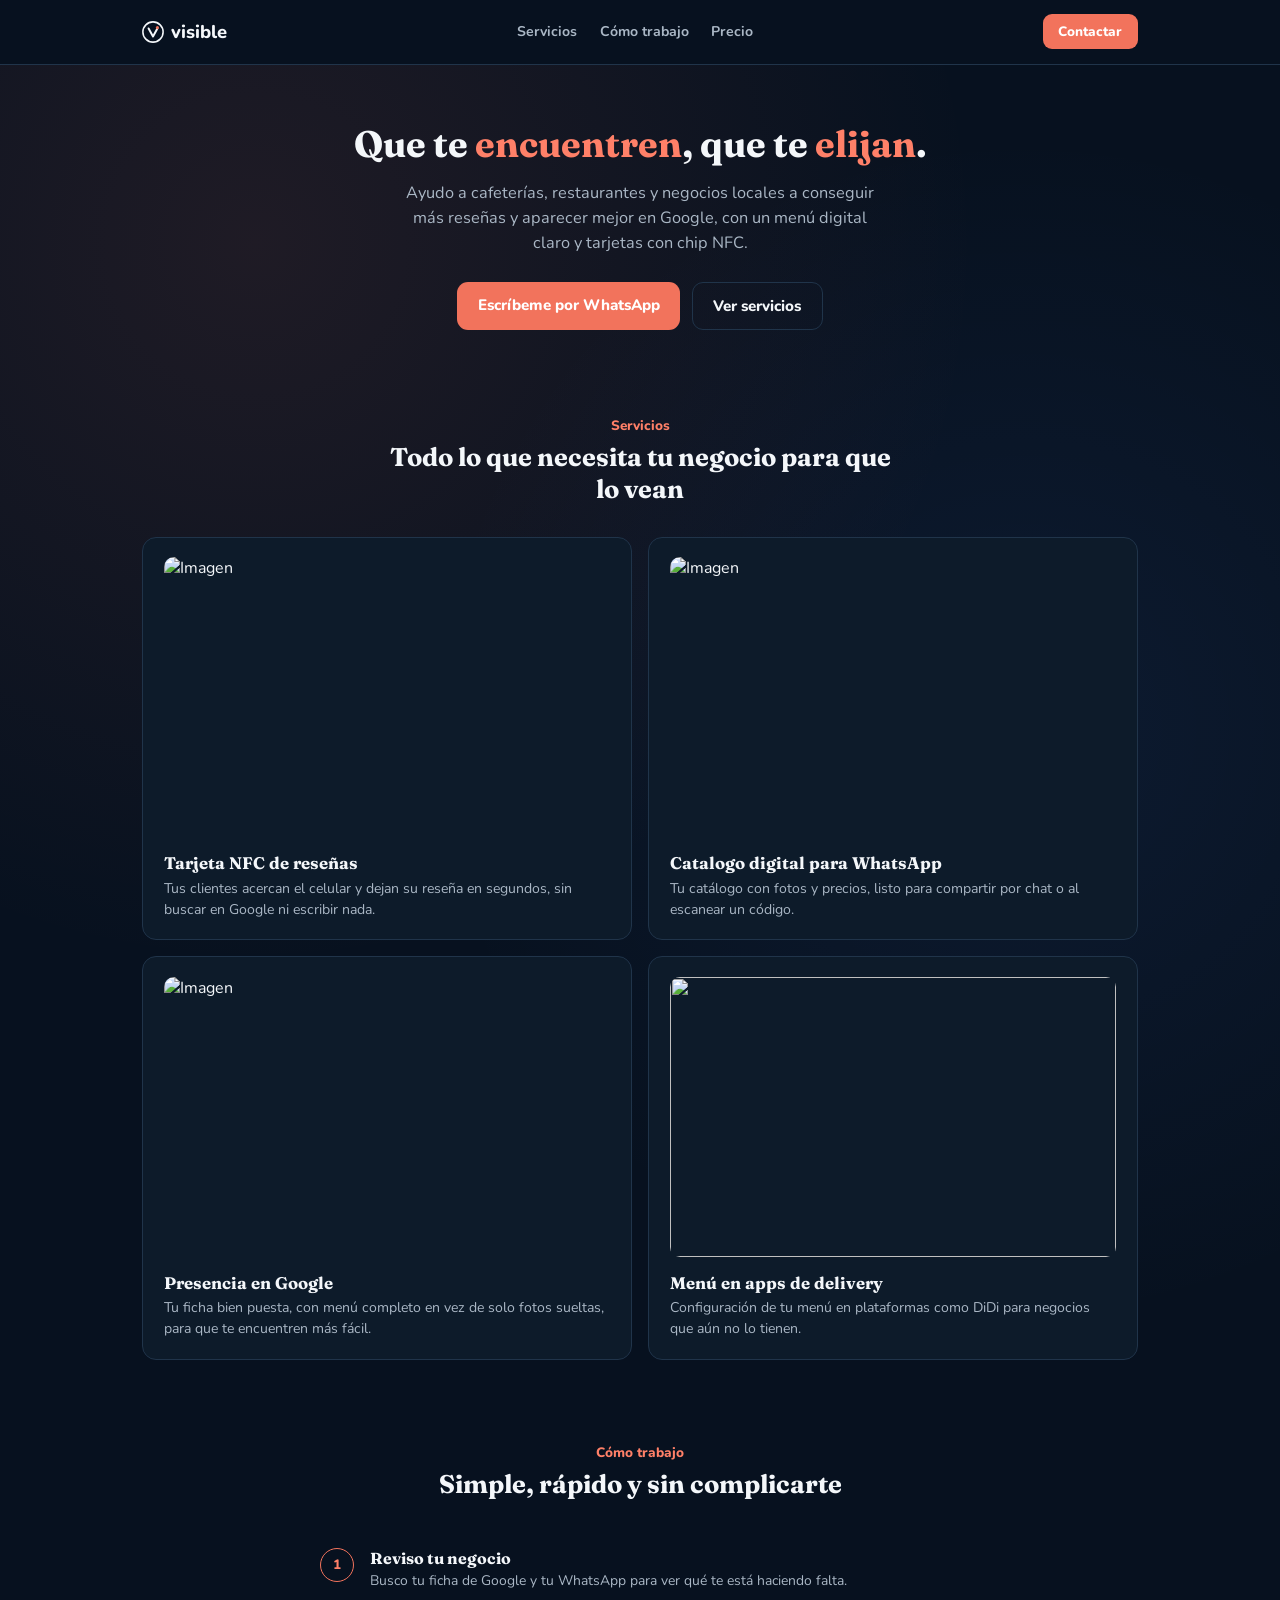
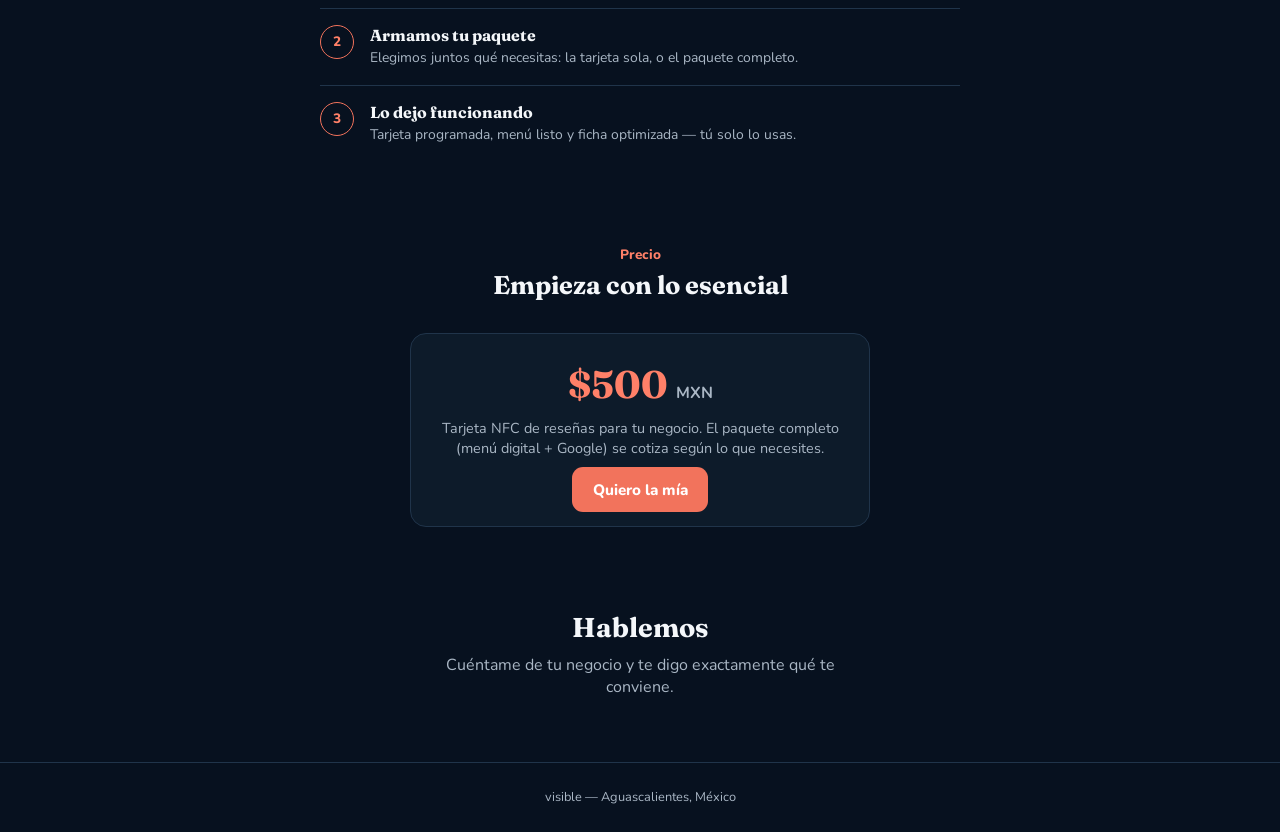
==== index.html @ 03d33a84 "Add files via upload" ====
<!DOCTYPE html>
<html lang="es">
<head>
<meta charset="UTF-8">
<meta name="viewport" content="width=device-width, initial-scale=1, viewport-fit=cover">
<title>visible</title>
<link rel="stylesheet" href="styles.css">
</head>
<body>

<nav>
  <div class="nav-inner">
    <div class="brand">
      <svg viewBox="0 0 100 100"><circle cx="50" cy="50" r="46" fill="none" stroke="currentColor" stroke-width="7"/><path d="M30 34 L50 70 L70 34" fill="none" stroke="currentColor" stroke-width="9" stroke-linecap="round" stroke-linejoin="round"/><circle cx="70" cy="30" r="7" fill="#F2735C"/></svg>
      visible
    </div>
    <div class="nav-links">
      <a href="#servicios">Servicios</a>
      <a href="#proceso">Cómo trabajo</a>
      <a href="#precio">Precio</a>
    </div>
    <a class="nav-cta" href="https://wa.me/524499908796?text=Hola%2C%20quiero%20saber%20m%C3%A1s%20de%20Visible" id="wa-cta">Contactar</a>
  </div>
</nav>

<div class="wrap">

  <section class="hero">
    <h1>Que te <em>encuentren</em>, que te <em>elijan</em>.</h1>
    <p>Ayudo a cafeterías, restaurantes y negocios locales a conseguir más reseñas y aparecer mejor en Google, con un menú digital claro y tarjetas con chip NFC.</p>
    <div class="hero-ctas">
      <a class="btn-primary" href="https://wa.me/524499908796?text=Hola%2C%20quiero%20saber%20m%C3%A1s%20de%20Visible">Escríbeme por WhatsApp</a>
      <a class="btn-ghost" href="#servicios">Ver servicios</a>
    </div>
  </section>

  <section id="servicios">
    <div class="section-head">
      <div class="eyebrow">Servicios</div>
      <h2>Todo lo que necesita tu negocio para que lo vean</h2>
    </div>
    <div class="grid">
      <div class="card">
        <div class="icon"><img src="https://geowiza.com/wp-content/uploads/2025/12/Tarjetas-NFC-de-Resenas-de-Google-scaled-e1764756642110.png" alt="Imagen"></div>
        <h3>Tarjeta NFC de reseñas</h3>
        <p>Tus clientes acercan el celular y dejan su reseña en segundos, sin buscar en Google ni escribir nada.</p>
      </div>
      <div class="card">
        <div class="icon"><img src="https://sleekflow.io/_next/image?url=https:%2F%2Fimages.ctfassets.net%2Ftu2uwzoyozk8%2F49qsSSVeD3TA9BjpgF1kcH%2Fc424d92b31b04c78e47e9a398ad04370%2FWhatapp_catalogues_and_collections.png&w=2048&q=75" alt="Imagen"></div>
        <h3>Catalogo digital para WhatsApp</h3>
        <p>Tu catálogo con fotos y precios, listo para compartir por chat o al escanear un código.</p>
      </div>
      <div class="card">
        <div class="icon"><img src="https://sm.mashable.com/t/mashable_in/article/f/find-your-/find-your-new-favorite-dish-thanks-to-google-search_gn3z.1200.jpg" alt="Imagen"></div>
        <h3>Presencia en Google</h3>
        <p>Tu ficha bien puesta, con menú completo en vez de solo fotos sueltas, para que te encuentren más fácil.</p>
      </div>
      <div class="card">
        <div class="icon"><img src="https://imag.malavida.com/mvimgbig/download-fs/didi-food-30700-5.jpg"></div>
        <h3>Menú en apps de delivery</h3>
        <p>Configuración de tu menú en plataformas como DiDi para negocios que aún no lo tienen.</p>
      </div>
    </div>
  </section>

  <section id="proceso">
    <div class="section-head">
      <div class="eyebrow">Cómo trabajo</div>
      <h2>Simple, rápido y sin complicarte</h2>
    </div>
    <div class="steps">
      <div class="step">
        <div class="num">1</div>
        <div><h3>Reviso tu negocio</h3><p>Busco tu ficha de Google y tu WhatsApp para ver qué te está haciendo falta.</p></div>
      </div>
      <div class="step">
        <div class="num">2</div>
        <div><h3>Armamos tu paquete</h3><p>Elegimos juntos qué necesitas: la tarjeta sola, o el paquete completo.</p></div>
      </div>
      <div class="step">
        <div class="num">3</div>
        <div><h3>Lo dejo funcionando</h3><p>Tarjeta programada, menú listo y ficha optimizada — tú solo lo usas.</p></div>
      </div>
    </div>
  </section>

  <section id="precio">
    <div class="section-head">
      <div class="eyebrow">Precio</div>
      <h2>Empieza con lo esencial</h2>
    </div>
    <div class="price-box">
      <div class="amount">$500 <span>MXN</span></div>
      <p>Tarjeta NFC de reseñas para tu negocio. El paquete completo (menú digital + Google) se cotiza según lo que necesites.</p>
      <a class="btn-primary" href="https://wa.me/524499908796?text=Hola%2C%20quiero%20mi%20tarjeta%20de%20rese%C3%B1as">Quiero la mía</a>
    </div>
  </section>

  <section class="contact">
    <h2>Hablemos</h2>
    <p>Cuéntame de tu negocio y te digo exactamente qué te conviene.</p>
  </section>

</div>

<footer>visible — Aguascalientes, México</footer>

<script src="script.js"></script>

</body>
</html>
---- styles.css ----
@import url('https://fonts.googleapis.com/css2?family=Fraunces:opsz,wght@9..144,500;9..144,700;9..144,900&family=Nunito:wght@400;600;700;800&display=swap');

:root{
  --cream:#07111F;
  --panel:#0D1B2A;
  --ink:#F4F7FA;
  --ink-soft:#AAB7C5;
  --coral:#F2735C;
  --coral-deep:#FF8068;
  --line:#20344A;
}

*{box-sizing:border-box;}
html{scroll-behavior:smooth; scroll-padding-top:76px;}

body{
  margin:0;

  background:
  radial-gradient(circle at 20% 10%, rgba(242,115,92,.10), transparent 30%),
  radial-gradient(circle at 80% 30%, rgba(80,140,255,.08), transparent 30%),
  var(--cream);

  color:var(--ink); font-family:'Nunito',system-ui,sans-serif;
  padding-top:env(safe-area-inset-top,0px); padding-bottom:env(safe-area-inset-bottom,0px);
}

h1,h2,h3{ font-family:'Fraunces',serif; margin:0; }
.wrap{ max-width:1040px; margin:0 auto; padding:0 1.4rem; }

nav{
  position:sticky; top:0; z-index:10; background:var(--cream);
  border-bottom:1px solid var(--line); padding-top:env(safe-area-inset-top,0px);
}
.nav-inner{
  max-width:1040px; margin:0 auto; padding:.9rem 1.4rem; display:flex; align-items:center;
  justify-content:space-between;
}
.brand{ display:flex; align-items:center; gap:.4rem; font-weight:800; font-size:1.15rem; }
.brand svg{ width:22px; height:22px; }
.nav-links{ display:flex; gap:1.4rem; font-size:.88rem; font-weight:700; color:var(--ink-soft); }
.nav-links a{ color:inherit; text-decoration:none; }
.nav-cta{
  background:var(--coral); color:#fff; text-decoration:none; padding:.5rem .95rem;
  border-radius:9px; font-weight:800; font-size:.85rem; white-space:nowrap;
}
@media (max-width:640px){ .nav-links{ display:none; } }

.hero{ padding:3.6rem 0 2.8rem; text-align:center; }
.hero h1{ font-size:2.3rem; font-weight:700; line-height:1.2; max-width:640px; margin:0 auto .9rem; }
.hero h1 em{ font-style:normal; color:var(--coral-deep); }
.hero p{ max-width:480px; margin:0 auto 1.6rem; color:var(--ink-soft); font-size:1.02rem; line-height:1.55; }
.hero-ctas{ display:flex; gap:.7rem; justify-content:center; flex-wrap:wrap; }

.btn-primary{
  background:var(--coral);
  color:#fff;
  text-decoration:none;
  padding:.8rem 1.3rem;
  border-radius:11px;
  font-weight:800;
  font-size:.95rem;
  transition:transform .3s ease, box-shadow .3s ease;
}

.btn-primary:hover{
  transform:translateY(-3px);
  box-shadow:0 8px 25px rgba(242,115,92,.35);
}

.btn-ghost{
  border:1.5px solid var(--line); color:var(--ink); text-decoration:none; padding:.8rem 1.3rem;
  border-radius:11px; font-weight:800; font-size:.95rem;
}

section{ padding:2.6rem 0; }
.section-head{ text-align:center; max-width:520px; margin:0 auto 2rem; }
.section-head .eyebrow{ color:var(--coral-deep); font-weight:800; font-size:.85rem; margin-bottom:.35rem; }
.section-head h2{ font-size:1.6rem; font-weight:700; }
.section-head p{ color:var(--ink-soft); font-size:.95rem; margin-top:.5rem; }

.grid{ display:grid; grid-template-columns:repeat(2,1fr); gap:1rem; }
@media (max-width:640px){ .grid{ grid-template-columns:1fr; } }
.card{
  background:var(--panel);
  border:1px solid var(--line);
  border-radius:14px;
  padding:1.2rem 1.3rem;
  transition:transform .35s ease, box-shadow .35s ease, border-color .35s ease;
}

.card:hover{
  transform:translateY(-8px);
  box-shadow:0 18px 40px rgba(242,115,92,.15);
  border-color:var(--coral);
}

.card .icon{
  width:100%;
  height:280px;
  margin-bottom:1rem;
  border-radius:10px;
  overflow:hidden;
  position:relative;
}

.card .icon img{
  width:100%;
  height:100%;
  object-fit:cover;
  display:block;
  transition:transform .5s ease, filter .5s ease;
}

.card:hover .icon img{
  transform:scale(1.08);
  filter:brightness(1.08);
}

.card h3{ font-size:1.05rem; font-weight:700; margin-bottom:.3rem; }
.card p{ font-size:.88rem; color:var(--ink-soft); line-height:1.5; margin:0; }

.steps{ display:flex; flex-direction:column; gap:0; max-width:640px; margin:0 auto; }
.step{ display:flex; gap:1rem; padding:1rem 0; border-bottom:1px solid var(--line); }
.step:last-child{ border-bottom:none; }
.step .num{
  flex:none; width:34px; height:34px; border-radius:50%; background:var(--cream);
  border:1.5px solid var(--coral); color:var(--coral-deep); font-weight:800; font-size:.85rem;
  display:flex; align-items:center; justify-content:center;
}
.step h3{ font-size:1rem; font-weight:700; margin-bottom:.2rem; }
.step p{ font-size:.87rem; color:var(--ink-soft); margin:0; line-height:1.5; }

.price-box{
  max-width:460px; margin:0 auto; background:var(--panel); border:1px solid var(--line);
  border-radius:16px; padding:1.6rem; text-align:center;
}
.price-box .amount{ font-family:'Fraunces',serif; font-size:2.4rem; font-weight:700; color:var(--coral-deep); }
.price-box .amount span{ font-size:1rem; font-family:'Nunito',sans-serif; color:var(--ink-soft); font-weight:700; }
.price-box p{ color:var(--ink-soft); font-size:.9rem; margin:.6rem 0 1.3rem; }

.contact{ text-align:center; }
.contact h2{ font-size:1.7rem; margin-bottom:.6rem; }
.contact p{ color:var(--ink-soft); max-width:420px; margin:0 auto 1.4rem; }

.card{
  opacity:0;
  transform:translateY(30px);
  transition:opacity .7s ease, transform .7s ease;
}

.card:nth-child(1){
  transition-delay:.1s;
}

.card:nth-child(2){
  transition-delay:.2s;
}

.card:nth-child(3){
  transition-delay:.3s;
}

.card:nth-child(4){
  transition-delay:.4s;
}

.card.show{
  opacity:1;
  transform:translateY(0);
}

.hero h1,
.hero p,
.hero-ctas{
  opacity:0;
  transform:translateY(25px);
  animation:heroEntrada .8s ease forwards;
}

.hero p{
  animation-delay:.15s;
}

.hero-ctas{
  animation-delay:.3s;
}

@keyframes heroEntrada{
  to{
    opacity:1;
    transform:translateY(0);
  }
}

footer{
  border-top:1px solid var(--line); padding:1.6rem 0 calc(1.6rem + env(safe-area-inset-bottom,0px));
  text-align:center; font-size:.8rem; color:var(--ink-soft);
}
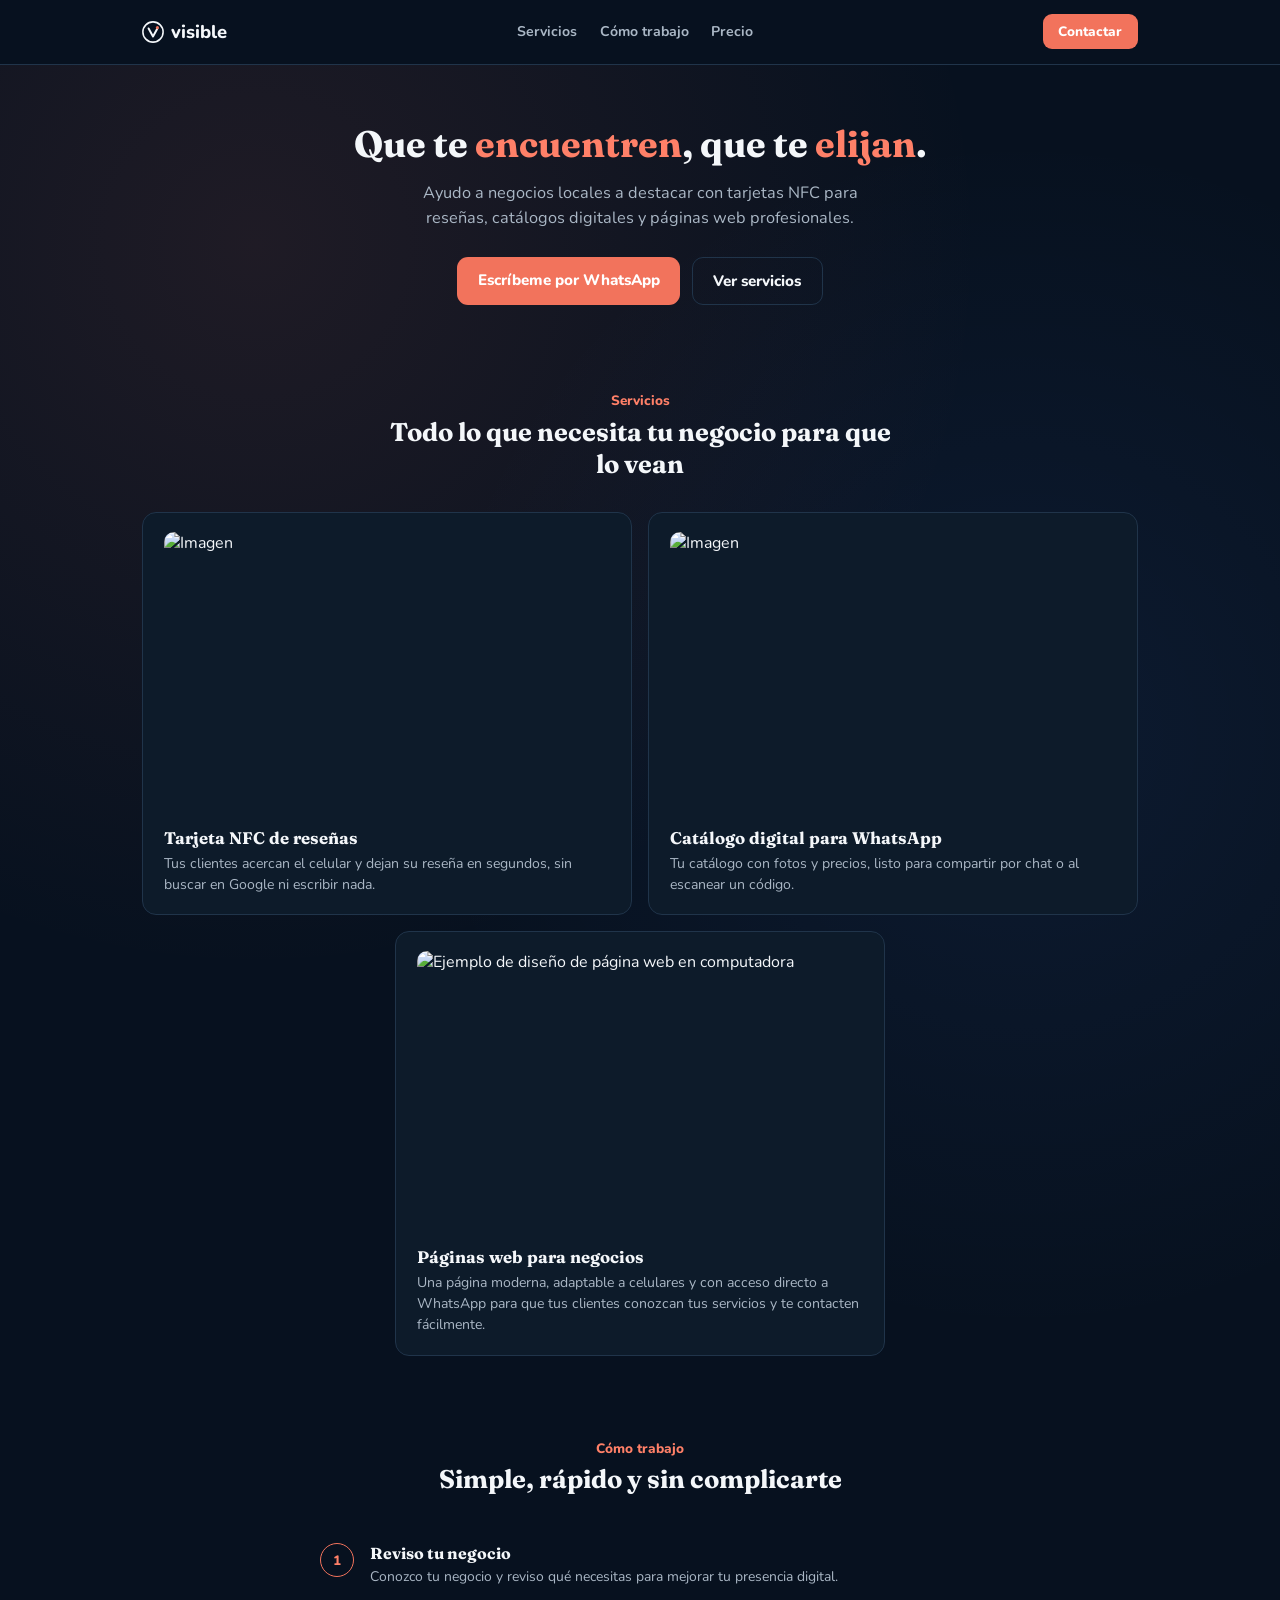
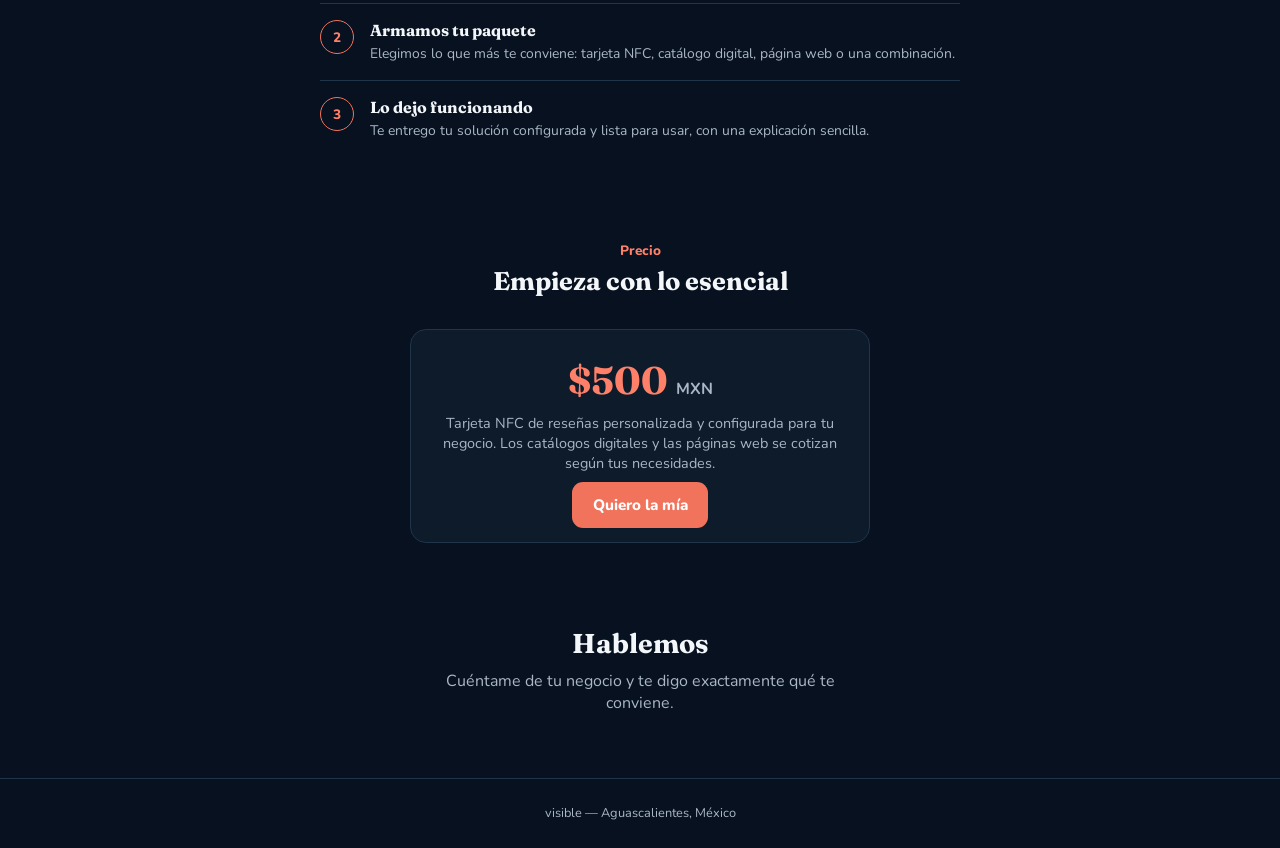
==== commit 678c73cd: "Actualizar servicios de Visible" ====
--- a/index.html
+++ b/index.html
@@ -5,6 +5,7 @@
 <meta name="viewport" content="width=device-width, initial-scale=1, viewport-fit=cover">
 <title>visible</title>
 <link rel="stylesheet" href="styles.css">
+<script>document.documentElement.classList.add('js')</script>
 </head>
 <body>
 
@@ -27,7 +28,7 @@
 
   <section class="hero">
     <h1>Que te <em>encuentren</em>, que te <em>elijan</em>.</h1>
-    <p>Ayudo a cafeterías, restaurantes y negocios locales a conseguir más reseñas y aparecer mejor en Google, con un menú digital claro y tarjetas con chip NFC.</p>
+    <p>Ayudo a negocios locales a destacar con tarjetas NFC para reseñas, catálogos digitales y páginas web profesionales.</p>
     <div class="hero-ctas">
       <a class="btn-primary" href="https://wa.me/524499908796?text=Hola%2C%20quiero%20saber%20m%C3%A1s%20de%20Visible">Escríbeme por WhatsApp</a>
       <a class="btn-ghost" href="#servicios">Ver servicios</a>
@@ -47,18 +48,13 @@
       </div>
       <div class="card">
         <div class="icon"><img src="https://sleekflow.io/_next/image?url=https:%2F%2Fimages.ctfassets.net%2Ftu2uwzoyozk8%2F49qsSSVeD3TA9BjpgF1kcH%2Fc424d92b31b04c78e47e9a398ad04370%2FWhatapp_catalogues_and_collections.png&w=2048&q=75" alt="Imagen"></div>
-        <h3>Catalogo digital para WhatsApp</h3>
+        <h3>Catálogo digital para WhatsApp</h3>
         <p>Tu catálogo con fotos y precios, listo para compartir por chat o al escanear un código.</p>
       </div>
       <div class="card">
-        <div class="icon"><img src="https://sm.mashable.com/t/mashable_in/article/f/find-your-/find-your-new-favorite-dish-thanks-to-google-search_gn3z.1200.jpg" alt="Imagen"></div>
-        <h3>Presencia en Google</h3>
-        <p>Tu ficha bien puesta, con menú completo en vez de solo fotos sueltas, para que te encuentren más fácil.</p>
-      </div>
-      <div class="card">
-        <div class="icon"><img src="https://imag.malavida.com/mvimgbig/download-fs/didi-food-30700-5.jpg"></div>
-        <h3>Menú en apps de delivery</h3>
-        <p>Configuración de tu menú en plataformas como DiDi para negocios que aún no lo tienen.</p>
+        <div class="icon"><img src="https://images.unsplash.com/photo-1460925895917-afdab827c52f?w=1200&q=85" alt="Ejemplo de diseño de página web en computadora"></div>
+        <h3>Páginas web para negocios</h3>
+        <p>Una página moderna, adaptable a celulares y con acceso directo a WhatsApp para que tus clientes conozcan tus servicios y te contacten fácilmente.</p>
       </div>
     </div>
   </section>
@@ -71,15 +67,15 @@
     <div class="steps">
       <div class="step">
         <div class="num">1</div>
-        <div><h3>Reviso tu negocio</h3><p>Busco tu ficha de Google y tu WhatsApp para ver qué te está haciendo falta.</p></div>
+        <div><h3>Reviso tu negocio</h3><p>Conozco tu negocio y reviso qué necesitas para mejorar tu presencia digital.</p></div>
       </div>
       <div class="step">
         <div class="num">2</div>
-        <div><h3>Armamos tu paquete</h3><p>Elegimos juntos qué necesitas: la tarjeta sola, o el paquete completo.</p></div>
+        <div><h3>Armamos tu paquete</h3><p>Elegimos lo que más te conviene: tarjeta NFC, catálogo digital, página web o una combinación.</p></div>
       </div>
       <div class="step">
         <div class="num">3</div>
-        <div><h3>Lo dejo funcionando</h3><p>Tarjeta programada, menú listo y ficha optimizada — tú solo lo usas.</p></div>
+        <div><h3>Lo dejo funcionando</h3><p>Te entrego tu solución configurada y lista para usar, con una explicación sencilla.</p></div>
       </div>
     </div>
   </section>
@@ -91,7 +87,7 @@
     </div>
     <div class="price-box">
       <div class="amount">$500 <span>MXN</span></div>
-      <p>Tarjeta NFC de reseñas para tu negocio. El paquete completo (menú digital + Google) se cotiza según lo que necesites.</p>
+      <p>Tarjeta NFC de reseñas personalizada y configurada para tu negocio. Los catálogos digitales y las páginas web se cotizan según tus necesidades.</p>
       <a class="btn-primary" href="https://wa.me/524499908796?text=Hola%2C%20quiero%20mi%20tarjeta%20de%20rese%C3%B1as">Quiero la mía</a>
     </div>
   </section>
--- a/styles.css
+++ b/styles.css
@@ -196,4 +196,7 @@
 footer{
   border-top:1px solid var(--line); padding:1.6rem 0 calc(1.6rem + env(safe-area-inset-bottom,0px));
   text-align:center; font-size:.8rem; color:var(--ink-soft);
-}+}
+/* Centrar la última tarjeta cuando hay tres servicios */
+.grid > .card:last-child:nth-child(odd){grid-column:1 / -1; width:calc((100% - 1rem)/2); justify-self:center;}
+@media (max-width:640px){.grid > .card:last-child:nth-child(odd){grid-column:auto;width:100%;}}
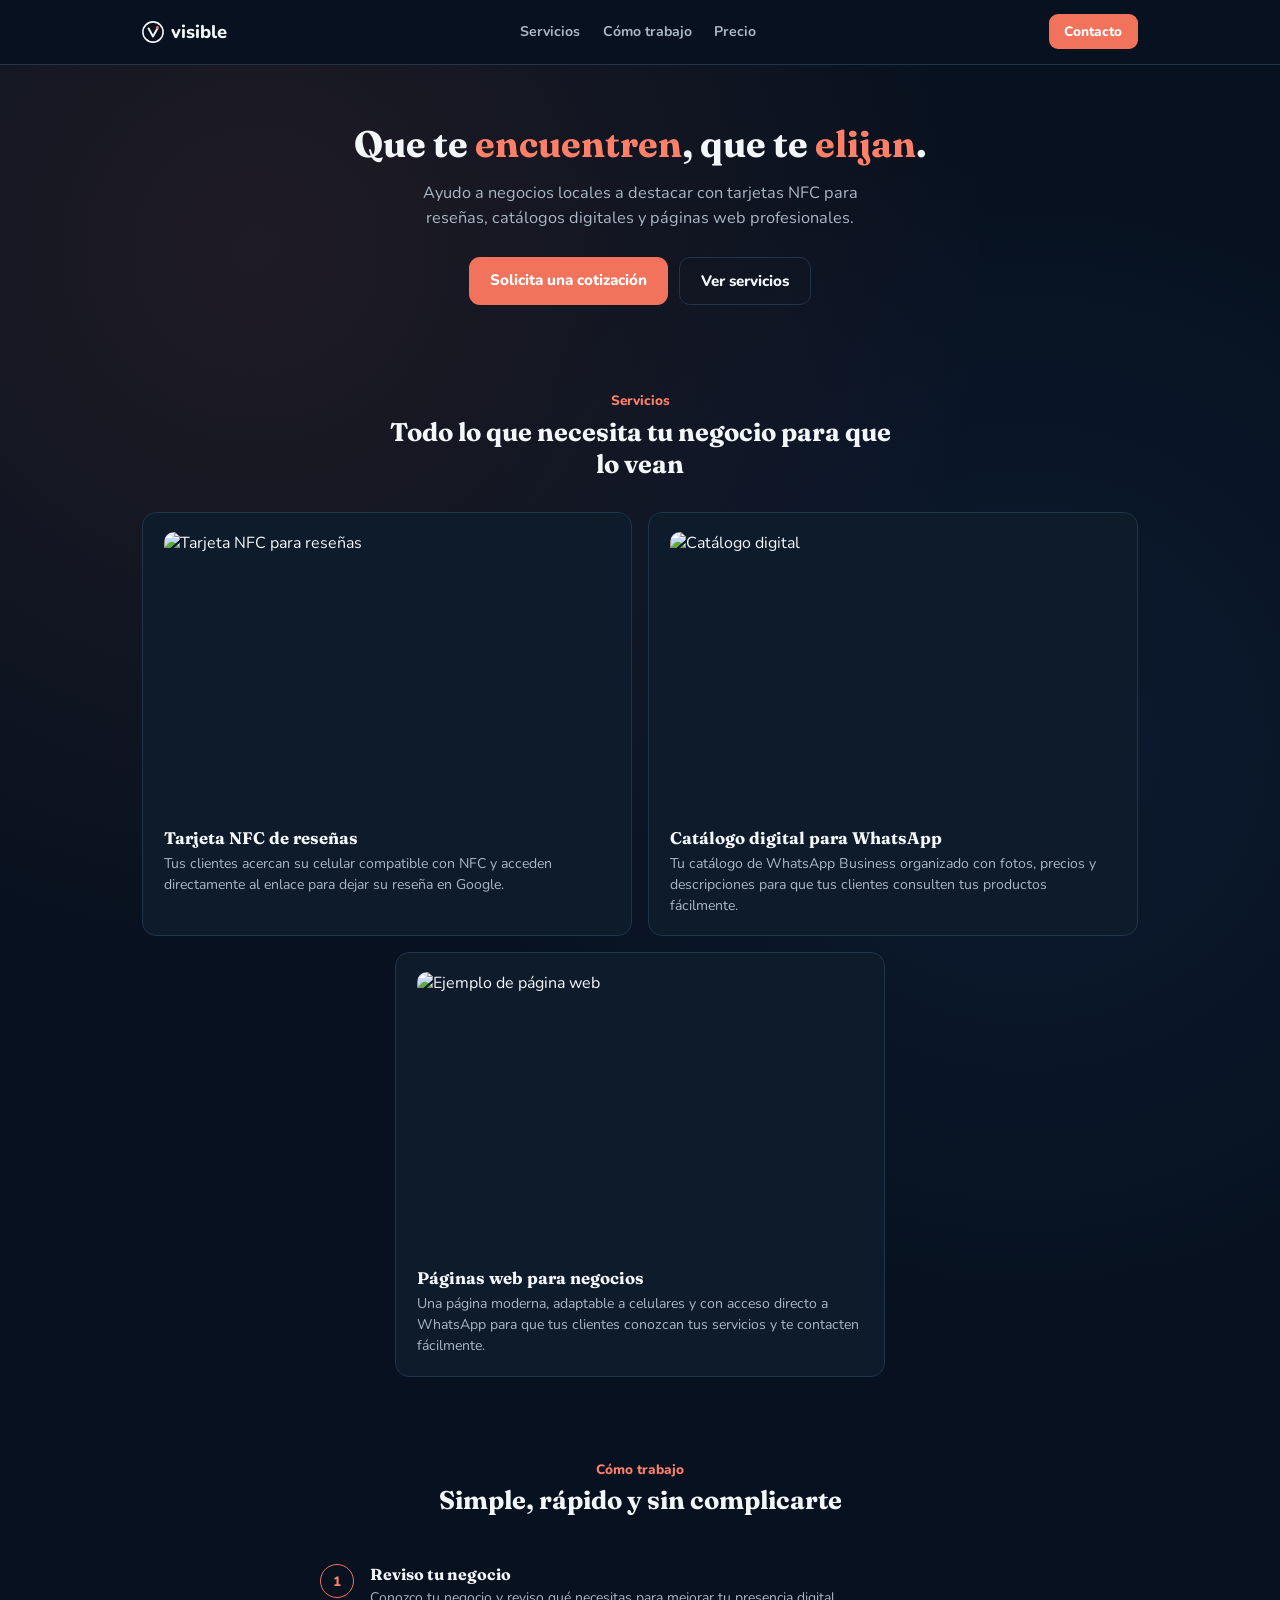
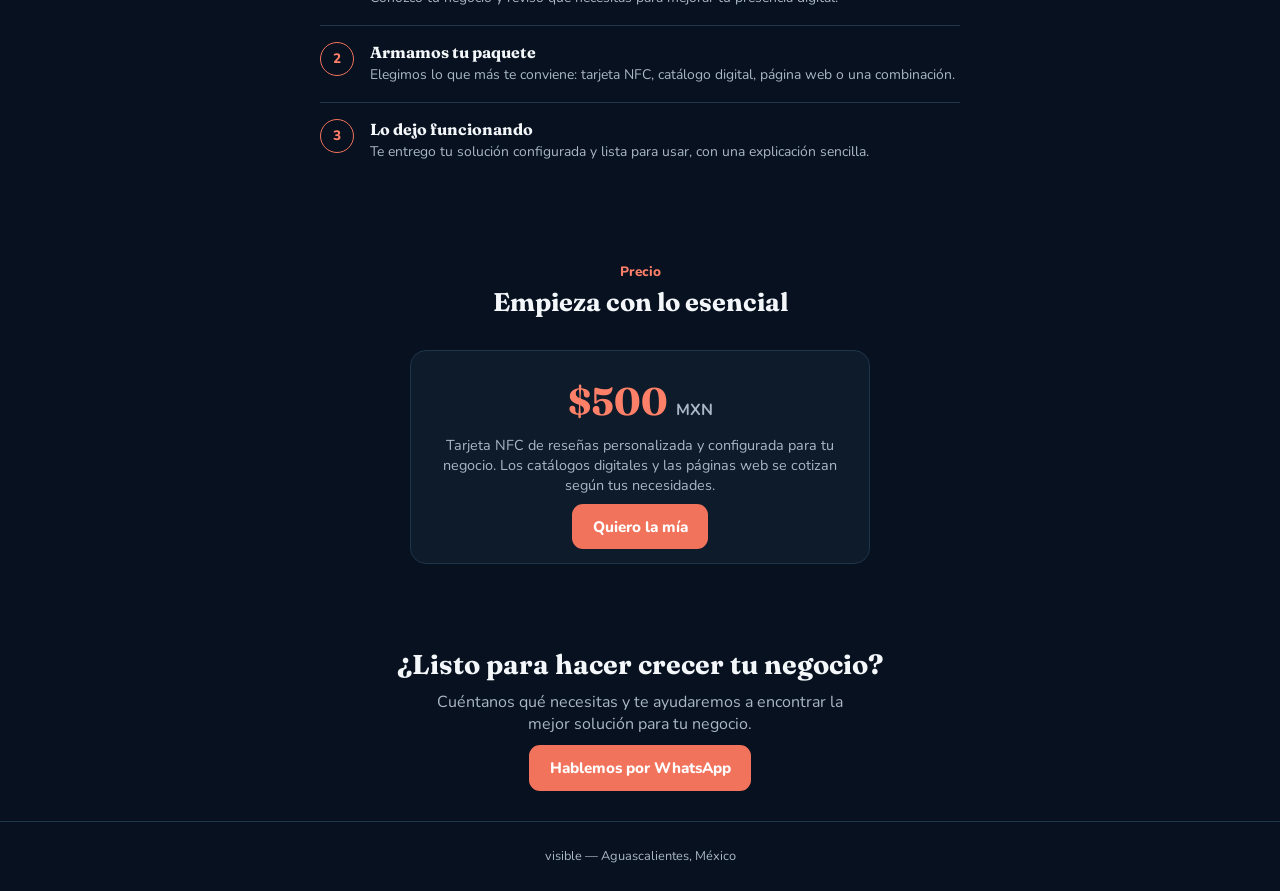
==== commit fa6689be: "Agregar paginas NFC y catalogos y actualizar WhatsApp" ====
--- a/index.html
+++ b/index.html
@@ -20,7 +20,7 @@
       <a href="#proceso">Cómo trabajo</a>
       <a href="#precio">Precio</a>
     </div>
-    <a class="nav-cta" href="https://wa.me/524499908796?text=Hola%2C%20quiero%20saber%20m%C3%A1s%20de%20Visible" id="wa-cta">Contactar</a>
+   <a class="nav-cta" href="https://wa.me/524492594277?text=Hola%2C%20vi%20la%20p%C3%A1gina%20de%20Visible%20y%20me%20gustar%C3%ADa%20recibir%20informaci%C3%B3n%20sobre%20sus%20servicios." id="wa-cta">Contacto</a>
   </div>
 </nav>
 
@@ -30,34 +30,53 @@
     <h1>Que te <em>encuentren</em>, que te <em>elijan</em>.</h1>
     <p>Ayudo a negocios locales a destacar con tarjetas NFC para reseñas, catálogos digitales y páginas web profesionales.</p>
     <div class="hero-ctas">
-      <a class="btn-primary" href="https://wa.me/524499908796?text=Hola%2C%20quiero%20saber%20m%C3%A1s%20de%20Visible">Escríbeme por WhatsApp</a>
+      <a class="btn-primary" href="https://wa.me/524492594277?text=Hola%2C%20me%20gustar%C3%ADa%20recibir%20una%20cotizaci%C3%B3n%20para%20mi%20negocio.">Solicita una cotización</a>
       <a class="btn-ghost" href="#servicios">Ver servicios</a>
     </div>
   </section>
 
-  <section id="servicios">
-    <div class="section-head">
-      <div class="eyebrow">Servicios</div>
-      <h2>Todo lo que necesita tu negocio para que lo vean</h2>
+  
+<section id="servicios">
+  <div class="section-head">
+    <div class="eyebrow">Servicios</div>
+    <h2>Todo lo que necesita tu negocio para que lo vean</h2>
+  </div>
+
+  <div class="grid">
+
+    <!-- TARJETA NFC -->
+    <a href="nfc.html" class="card enlace-servicio">
+      <div class="icon">
+        <img src="https://geowiza.com/wp-content/uploads/2025/12/Tarjetas-NFC-de-Resenas-de-Google-scaled-e1764756642110.png" alt="Tarjeta NFC para reseñas">
+      </div>
+      <h3>Tarjeta NFC de reseñas</h3>
+      <p>Tus clientes acercan su celular compatible con NFC y acceden directamente al enlace para dejar su reseña en Google.</p>
+    </a>
+
+   
+   <!-- CATÁLOGO DIGITAL -->
+<a href="catalogos.html" class="card enlace-servicio">
+      <div class="icon">
+        <img src="https://sleekflow.io/_next/image?url=https:%2F%2Fimages.ctfassets.net%2Ftu2uwzoyozk8%2F49qsSSVeD3TA9BjpgF1kcH%2Fc424d92b31b04c78e47e9a398ad04370%2FWhatapp_catalogues_and_collections.png&w=2048&q=75" alt="Catálogo digital">
+      </div>
+      <h3>Catálogo digital para WhatsApp</h3>
+      <p>Tu catálogo de WhatsApp Business organizado con fotos, precios y descripciones para que tus clientes consulten tus productos fácilmente.</p>
+</a>
+
+<!-- PÁGINAS WEB -->
+
+    <!-- PÁGINAS WEB -->
+    <div class="card">
+      <div class="icon">
+        <img src="https://images.unsplash.com/photo-1460925895917-afdab827c52f?w=1200&q=85" alt="Ejemplo de página web">
+      </div>
+      <h3>Páginas web para negocios</h3>
+      <p>Una página moderna, adaptable a celulares y con acceso directo a WhatsApp para que tus clientes conozcan tus servicios y te contacten fácilmente.</p>
     </div>
-    <div class="grid">
-      <div class="card">
-        <div class="icon"><img src="https://geowiza.com/wp-content/uploads/2025/12/Tarjetas-NFC-de-Resenas-de-Google-scaled-e1764756642110.png" alt="Imagen"></div>
-        <h3>Tarjeta NFC de reseñas</h3>
-        <p>Tus clientes acercan el celular y dejan su reseña en segundos, sin buscar en Google ni escribir nada.</p>
-      </div>
-      <div class="card">
-        <div class="icon"><img src="https://sleekflow.io/_next/image?url=https:%2F%2Fimages.ctfassets.net%2Ftu2uwzoyozk8%2F49qsSSVeD3TA9BjpgF1kcH%2Fc424d92b31b04c78e47e9a398ad04370%2FWhatapp_catalogues_and_collections.png&w=2048&q=75" alt="Imagen"></div>
-        <h3>Catálogo digital para WhatsApp</h3>
-        <p>Tu catálogo con fotos y precios, listo para compartir por chat o al escanear un código.</p>
-      </div>
-      <div class="card">
-        <div class="icon"><img src="https://images.unsplash.com/photo-1460925895917-afdab827c52f?w=1200&q=85" alt="Ejemplo de diseño de página web en computadora"></div>
-        <h3>Páginas web para negocios</h3>
-        <p>Una página moderna, adaptable a celulares y con acceso directo a WhatsApp para que tus clientes conozcan tus servicios y te contacten fácilmente.</p>
-      </div>
-    </div>
-  </section>
+
+  </div>
+</section>
+
 
   <section id="proceso">
     <div class="section-head">
@@ -88,14 +107,23 @@
     <div class="price-box">
       <div class="amount">$500 <span>MXN</span></div>
       <p>Tarjeta NFC de reseñas personalizada y configurada para tu negocio. Los catálogos digitales y las páginas web se cotizan según tus necesidades.</p>
-      <a class="btn-primary" href="https://wa.me/524499908796?text=Hola%2C%20quiero%20mi%20tarjeta%20de%20rese%C3%B1as">Quiero la mía</a>
+      <a class="btn-primary" href="https://wa.me/524492594277?text=Hola%2C%20quiero%20mi%20tarjeta%20de%20rese%C3%B1as">Quiero la mía</a>
     </div>
   </section>
 
   <section class="contact">
-    <h2>Hablemos</h2>
-    <p>Cuéntame de tu negocio y te digo exactamente qué te conviene.</p>
-  </section>
+  <h2>¿Listo para hacer crecer tu negocio?</h2>
+  <p>Cuéntanos qué necesitas y te ayudaremos a encontrar la mejor solución para tu negocio.</p>
+
+  <a
+    class="btn-primary"
+    href="https://wa.me/524492594277?text=Hola%2C%20vi%20los%20servicios%20de%20Visible%20y%20me%20gustar%C3%ADa%20recibir%20asesor%C3%ADa%20para%20mi%20negocio."
+    target="_blank"
+    rel="noopener noreferrer"
+  >
+    Hablemos por WhatsApp
+  </a>
+</section>
 
 </div>
 
--- a/styles.css
+++ b/styles.css
@@ -186,6 +186,19 @@
   animation-delay:.3s;
 }
 
+
+.enlace-servicio {
+  display: block;
+  color: inherit;
+  text-decoration: none;
+  cursor: pointer;
+}
+
+.enlace-servicio:hover h3 {
+  color: #F2735C;
+}
+
+
 @keyframes heroEntrada{
   to{
     opacity:1;
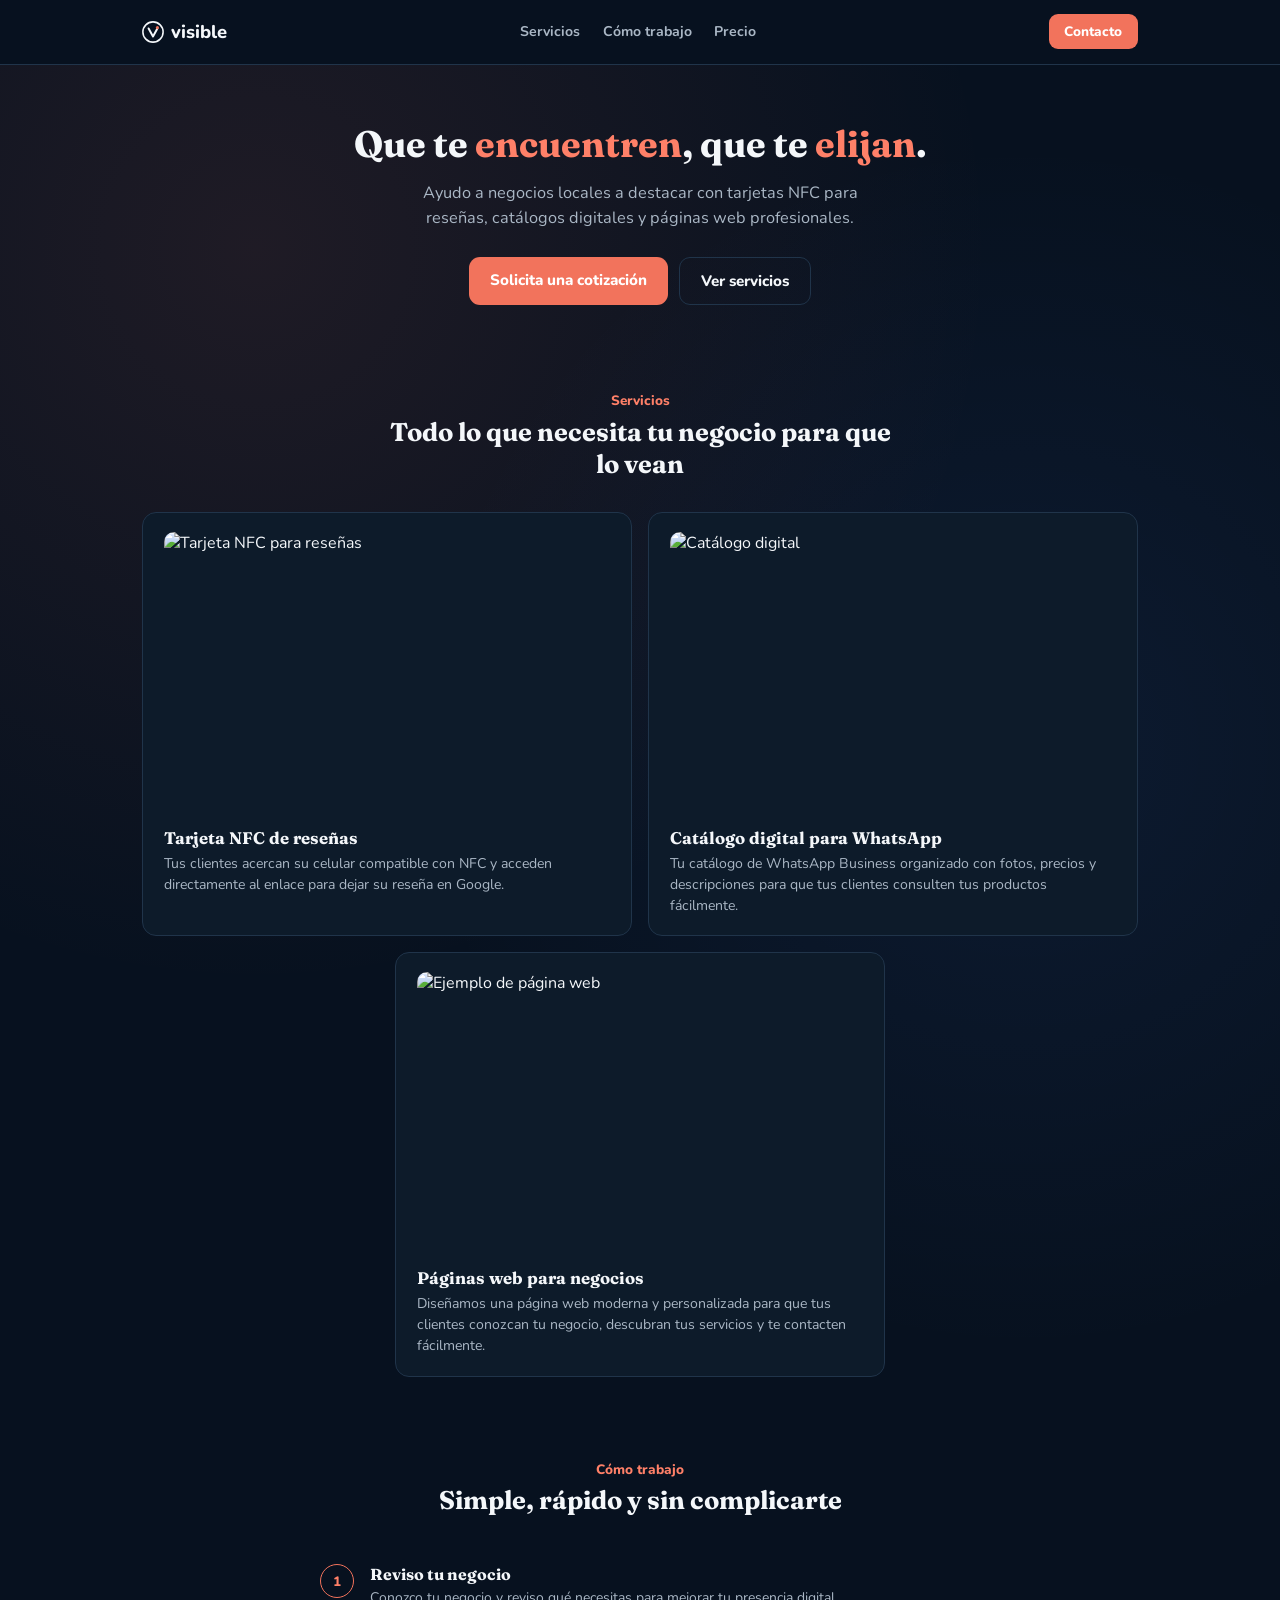
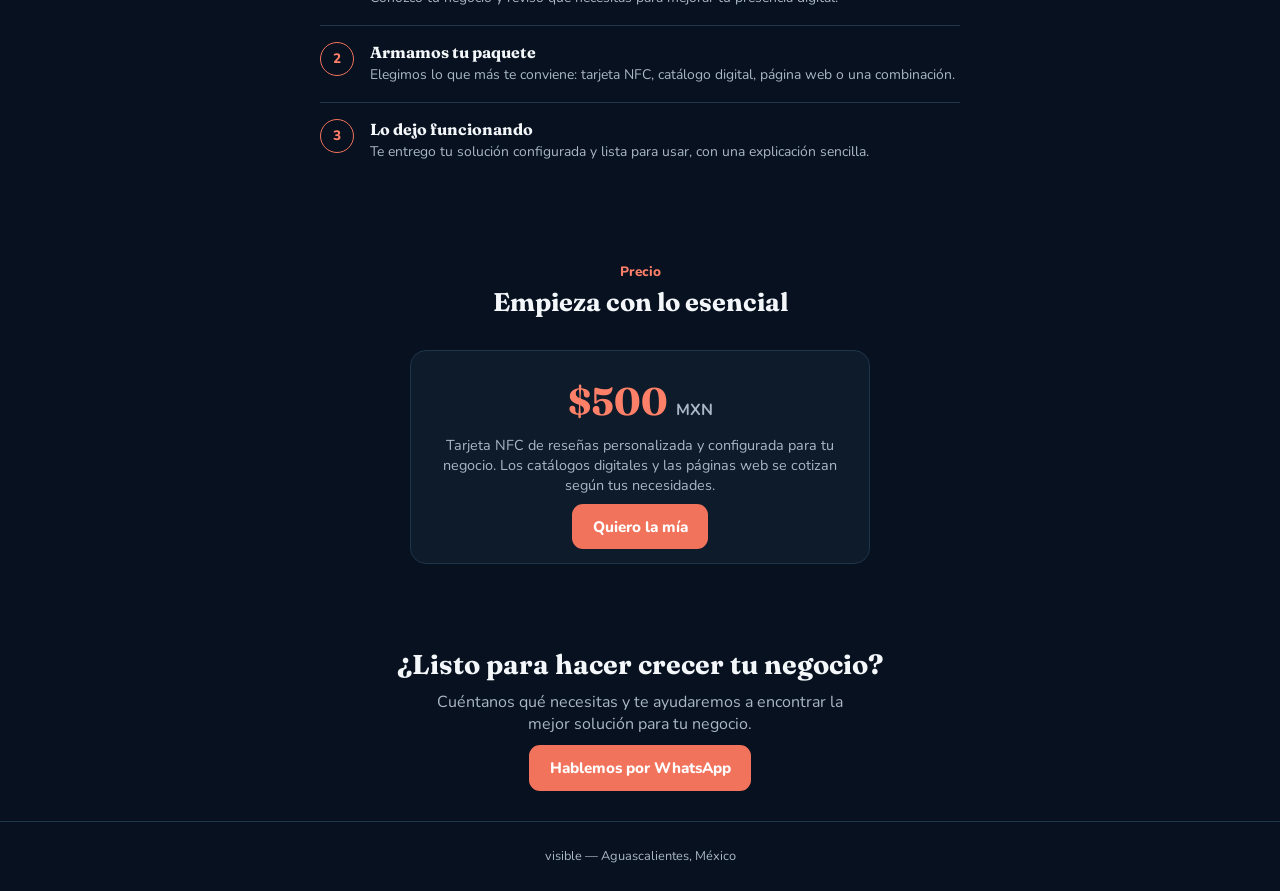
==== commit 947e1fd3: "Agregar pagina de servicio de paginas web" ====
--- a/index.html
+++ b/index.html
@@ -66,14 +66,13 @@
 <!-- PÁGINAS WEB -->
 
     <!-- PÁGINAS WEB -->
-    <div class="card">
-      <div class="icon">
-        <img src="https://images.unsplash.com/photo-1460925895917-afdab827c52f?w=1200&q=85" alt="Ejemplo de página web">
-      </div>
-      <h3>Páginas web para negocios</h3>
-      <p>Una página moderna, adaptable a celulares y con acceso directo a WhatsApp para que tus clientes conozcan tus servicios y te contacten fácilmente.</p>
-    </div>
-
+<a href="paginas-web.html" class="card enlace-servicio">
+  <div class="icon">
+    <img src="https://images.unsplash.com/photo-1460925895917-afdab827c52f?w=1200&q=85" alt="Ejemplo de página web">
+  </div>
+  <h3>Páginas web para negocios</h3>
+  <p>Diseñamos una página web moderna y personalizada para que tus clientes conozcan tu negocio, descubran tus servicios y te contacten fácilmente.</p>
+</a>
   </div>
 </section>
 
